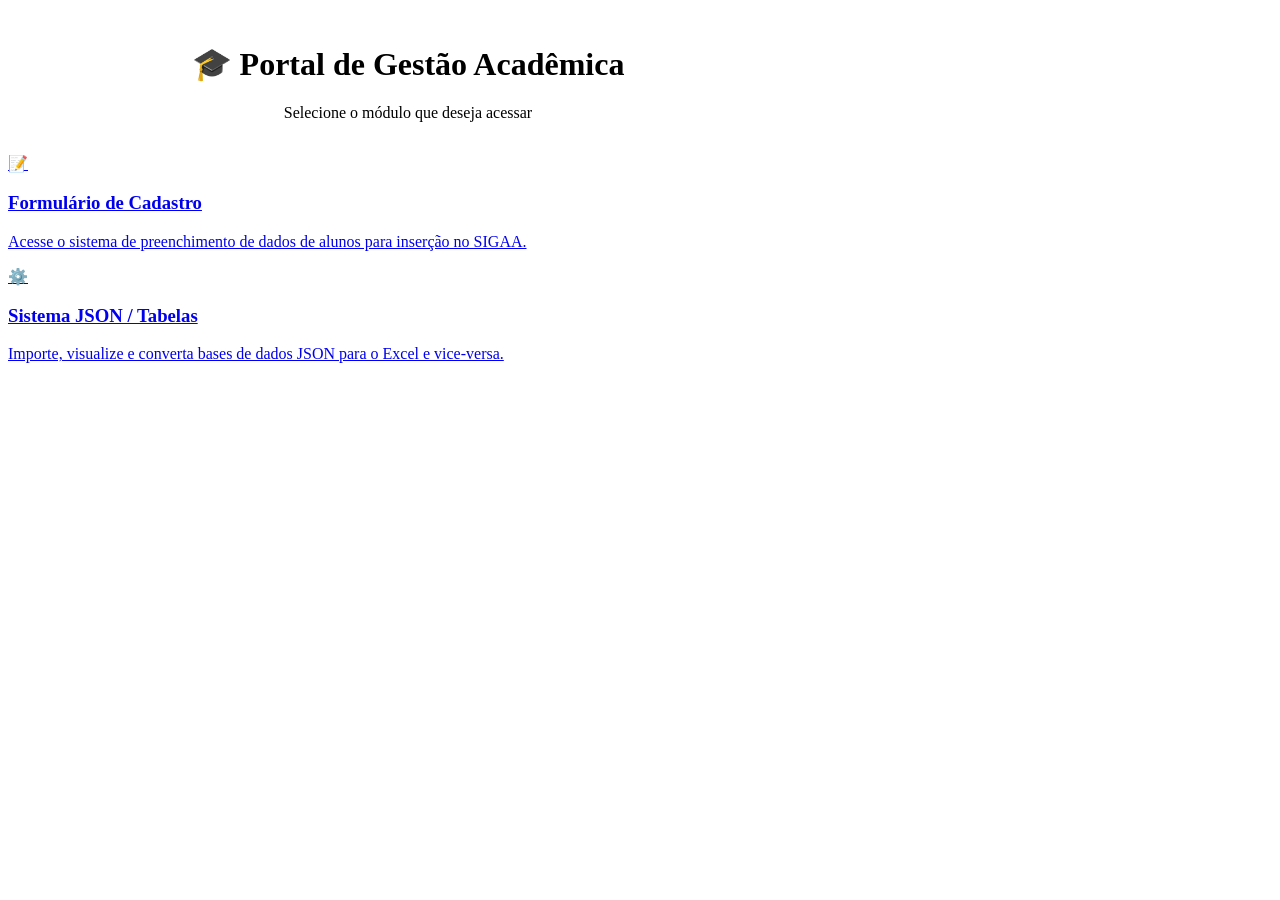
==== index.html @ dba73add "Add files via upload" ====
<!DOCTYPE html>
<html lang="pt-BR">
<head>
  <meta charset="UTF-8">
  <meta name="viewport" content="width=device-width, initial-scale=1.0">
  <title>Portal SIGAA Moderno</title>
  <link href="https://fonts.googleapis.com/css2?family=Varela+Round&display=swap" rel="stylesheet">
  <link rel="stylesheet" href="styles.css">
</head>
<body>
<div class="form-container" style="max-width: 800px; margin-top: 5vh;">
  <div style="text-align: center; margin-bottom: 2rem;">
    <h1>🎓 Portal de Gestão Acadêmica</h1>
    <p class="subtitle" style="border: none; padding: 0;">Selecione o módulo que deseja acessar</p>
  </div>

  <div class="portal-grid">
    <a href="cadastro.html" class="portal-card">
      <div class="portal-icon">📝</div>
      <h3>Formulário de Cadastro</h3>
      <p>Acesse o sistema de preenchimento de dados de alunos para inserção no SIGAA.</p>
    </a>

    <a href="ferramentas.html" class="portal-card">
      <div class="portal-icon">⚙️</div>
      <h3>Sistema JSON / Tabelas</h3>
      <p>Importe, visualize e converta bases de dados JSON para o Excel e vice-versa.</p>
    </a>
  </div>
</div>
</body>
</html>
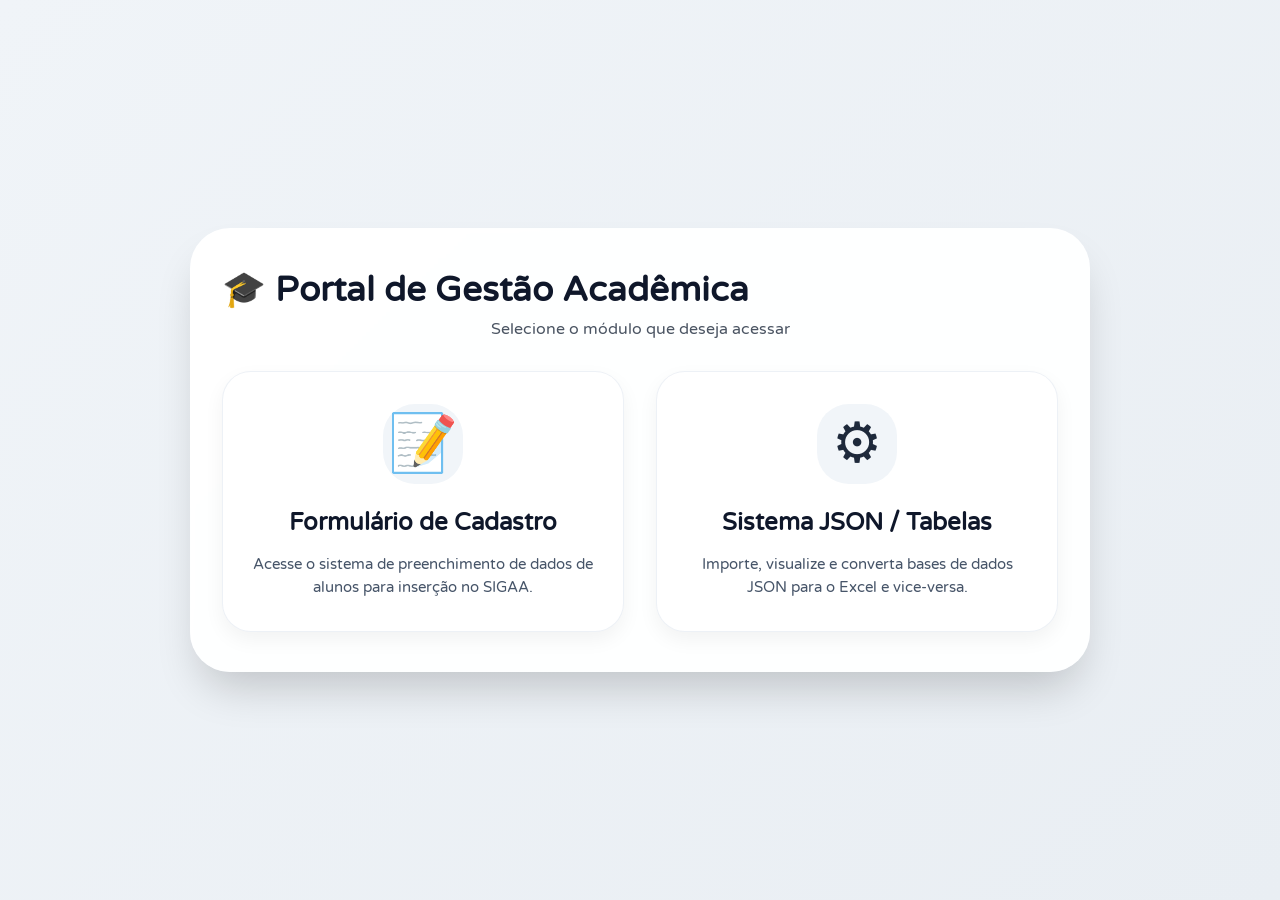
==== commit 3065df49: "Add files via upload" ====
--- a/index.html
+++ b/index.html
@@ -6,10 +6,104 @@
   <title>Portal SIGAA Moderno</title>
   <link href="https://fonts.googleapis.com/css2?family=Varela+Round&display=swap" rel="stylesheet">
   <link rel="stylesheet" href="styles.css">
+  <style>
+    /* Estilos específicos para a página inicial (portal) */
+    body {
+      background: linear-gradient(135deg, #f0f4f8 0%, #e9eef3 100%);
+      display: flex;
+      justify-content: center;
+      align-items: center;
+      min-height: 100vh;
+      padding: 2rem;
+      margin: 0;
+    }
+
+    .portal-grid {
+      display: grid;
+      grid-template-columns: repeat(auto-fit, minmax(280px, 1fr));
+      gap: 2rem;
+      margin-top: 2rem;
+    }
+
+    .portal-card {
+      background: #ffffff;
+      border-radius: 1.8rem;
+      padding: 2rem 1.8rem;
+      text-align: center;
+      text-decoration: none;
+      color: #1e293b;
+      transition: all 0.3s ease;
+      box-shadow: 0 8px 20px rgba(0, 0, 0, 0.05);
+      border: 1px solid rgba(226, 232, 240, 0.6);
+      display: flex;
+      flex-direction: column;
+      align-items: center;
+      gap: 1rem;
+    }
+
+    .portal-card:hover {
+      transform: translateY(-6px);
+      box-shadow: 0 20px 30px -10px rgba(0, 0, 0, 0.15);
+      border-color: #cbd5e1;
+    }
+
+    .portal-icon {
+      font-size: 3.5rem;
+      background: #f1f5f9;
+      width: 80px;
+      height: 80px;
+      display: flex;
+      align-items: center;
+      justify-content: center;
+      border-radius: 2rem;
+      margin-bottom: 0.5rem;
+      transition: 0.2s;
+    }
+
+    .portal-card:hover .portal-icon {
+      background: #e2e8f0;
+      transform: scale(1.02);
+    }
+
+    .portal-card h3 {
+      font-size: 1.5rem;
+      font-weight: 700;
+      margin: 0;
+      color: #0f172a;
+    }
+
+    .portal-card p {
+      font-size: 0.95rem;
+      color: #475569;
+      line-height: 1.5;
+      margin: 0;
+    }
+
+    .form-container {
+      max-width: 900px;
+      width: 100%;
+      margin: 0 auto;
+      background: rgba(255, 255, 255, 0.95);
+      backdrop-filter: blur(2px);
+      border-radius: 2.5rem;
+      padding: 2.5rem 2rem;
+      box-shadow: 0 25px 45px -12px rgba(0, 0, 0, 0.2);
+    }
+
+    h1 {
+      font-size: 2.2rem;
+      margin-bottom: 0.5rem;
+    }
+
+    .subtitle {
+      font-size: 1rem;
+      color: #4b5563;
+    }
+  </style>
 </head>
 <body>
-<div class="form-container" style="max-width: 800px; margin-top: 5vh;">
-  <div style="text-align: center; margin-bottom: 2rem;">
+<div class="form-container">
+  <div style="text-align: center; margin-bottom: 1rem;">
     <h1>🎓 Portal de Gestão Acadêmica</h1>
     <p class="subtitle" style="border: none; padding: 0;">Selecione o módulo que deseja acessar</p>
   </div>
--- a/styles.css
+++ b/styles.css
@@ -0,0 +1,586 @@
+* {
+  margin: 0;
+  padding: 0;
+  box-sizing: border-box;
+}
+
+body {
+  background: linear-gradient(135deg, #f0f4f8 0%, #e9eef3 100%);
+  font-family: 'Varela Round', 'Inter', system-ui, -apple-system, sans-serif;
+  display: flex;
+  justify-content: center;
+  align-items: flex-start;
+  min-height: 100vh;
+  padding: 2rem 1.5rem;
+  margin: 0;
+  color: #1e293b;
+}
+
+.top-menu {
+  position: fixed;
+  top: 0;
+  left: 0;
+  width: 100%;
+  background: #0f2b4b;
+  padding: 0.8rem 2rem;
+  z-index: 1100;
+  box-shadow: 0 2px 8px rgba(0,0,0,0.1);
+}
+
+.menu-link {
+  color: white;
+  text-decoration: none;
+  font-weight: 600;
+  font-size: 1rem;
+  padding: 0.4rem 1rem;
+  border-radius: 2rem;
+  background: rgba(255,255,255,0.2);
+  transition: 0.2s;
+}
+
+.menu-link:hover {
+  background: rgba(255,255,255,0.3);
+}
+
+.floating-buttons {
+  position: fixed;
+  left: 20px;
+  top: 50%;
+  transform: translateY(-50%);
+  display: flex;
+  flex-direction: column;
+  gap: 12px;
+  z-index: 1000;
+}
+
+.floating-buttons .btn {
+  width: 160px;
+  padding: 0.7rem 1rem;
+  font-size: 0.85rem;
+  text-align: center;
+  white-space: nowrap;
+  box-shadow: 0 4px 10px rgba(0,0,0,0.1);
+}
+
+.form-container {
+  margin-left: 200px;
+  max-width: 1000px;
+  width: calc(100% - 220px);
+  background: #ffffff;
+  border-radius: 2rem;
+  box-shadow: 0 25px 50px rgba(0, 0, 0, 0.06), 0 10px 24px rgba(0, 20, 40, 0.1);
+  padding: 2.5rem 2rem;
+  transition: all 0.2s ease;
+}
+
+h1 {
+  font-size: 2rem;
+  font-weight: 700;
+  color: #0f172a;
+  margin-bottom: 0.3rem;
+  display: flex;
+  align-items: center;
+  gap: 0.5rem;
+}
+
+.subtitle {
+  color: #475569;
+  margin-bottom: 2rem;
+  font-size: 0.95rem;
+  border-left: 3px solid #2563eb;
+  padding-left: 0.8rem;
+}
+
+.course-fixed-panel {
+  background: #fefce8;
+  border: 1px solid #fde047;
+  border-radius: 1rem;
+  padding: 1.2rem 1.5rem;
+  margin-bottom: 1.5rem;
+  box-shadow: 0 2px 6px rgba(0,0,0,0.05);
+}
+
+.panel-header {
+  display: flex;
+  align-items: center;
+  justify-content: space-between;
+  margin-bottom: 1rem;
+  border-bottom: 1px dashed #eab308;
+  padding-bottom: 0.5rem;
+}
+
+.panel-title {
+  font-weight: bold;
+  font-size: 1.1rem;
+  color: #854d0e;
+}
+
+.lock-button {
+  background: none;
+  border: none;
+  font-size: 1.5rem;
+  cursor: pointer;
+  padding: 0 0.5rem;
+  transition: transform 0.1s;
+}
+
+.lock-button:hover {
+  transform: scale(1.1);
+}
+
+.course-fixed-fields {
+  display: grid;
+  grid-template-columns: repeat(auto-fit, minmax(200px, 1fr));
+  gap: 1rem;
+}
+
+.course-fixed-fields .field-group input {
+  background: #fff7e6;
+  border-color: #fde047;
+}
+
+.accordion {
+  margin-bottom: 1.2rem;
+  border: 1px solid #e2e8f0;
+  border-radius: 1.2rem;
+  background: #ffffff;
+  overflow: hidden;
+  transition: all 0.3s ease;
+  box-shadow: 0 2px 8px rgba(0,0,0,0.02);
+}
+
+.accordion-header {
+  display: flex;
+  align-items: center;
+  justify-content: space-between;
+  padding: 1.2rem 1.8rem;
+  background: #f9fafc;
+  cursor: pointer;
+  user-select: none;
+  border-bottom: 1px solid transparent;
+  transition: background 0.2s;
+  font-weight: 600;
+  font-size: 1.05rem;
+  color: #1e293b;
+}
+
+.accordion-header:hover {
+  background: #f1f5f9;
+}
+
+.accordion-header .icon {
+  font-size: 1.2rem;
+  margin-right: 0.5rem;
+}
+
+.accordion-header .status {
+  font-size: 0.8rem;
+  font-weight: 500;
+  margin-left: 1rem;
+  padding: 0.2rem 0.8rem;
+  border-radius: 2rem;
+  background: #e2e8f0;
+  color: #475569;
+}
+
+.accordion-header .status.complete {
+  background: #dcfce7;
+  color: #15803d;
+}
+
+.accordion-header .status.incomplete {
+  background: #fef3c7;
+  color: #b45309;
+}
+
+.accordion-header .toggle-icon {
+  font-size: 1.4rem;
+  transition: transform 0.3s;
+  color: #64748b;
+}
+
+.accordion.open .accordion-header .toggle-icon {
+  transform: rotate(180deg);
+}
+
+.accordion-body {
+  max-height: 0;
+  overflow: hidden;
+  transition: max-height 0.4s cubic-bezier(0.4, 0, 0.2, 1);
+  background: #ffffff;
+}
+
+.accordion.open .accordion-body {
+  max-height: 5000px;
+}
+
+.accordion-body .inner {
+  padding: 1.8rem;
+}
+
+.form-grid {
+  display: grid;
+  grid-template-columns: repeat(auto-fit, minmax(240px, 1fr));
+  gap: 1.4rem 1.6rem;
+  align-items: start;
+}
+
+.field-group {
+  display: flex;
+  flex-direction: column;
+  gap: 0.4rem;
+}
+
+.field-group.full-width {
+  grid-column: 1 / -1;
+}
+
+label {
+  font-size: 0.88rem;
+  font-weight: 600;
+  color: #334155;
+  display: flex;
+  align-items: center;
+  gap: 0.2rem;
+}
+
+.required-mark {
+  color: #dc2626;
+  font-weight: 700;
+  margin-left: 2px;
+}
+
+input[type="text"], input[type="email"], select, input[type="date"] {
+  width: 100%;
+  padding: 0.7rem 0.9rem;
+  border: 1.5px solid #dce2ea;
+  border-radius: 0.7rem;
+  font-size: 0.95rem;
+  background: #fafbfc;
+  transition: all 0.2s;
+  font-family: inherit;
+  color: #0f172a;
+}
+
+input[type="text"]:not([type="email"]) {
+  text-transform: uppercase;
+}
+
+input:focus, select:focus {
+  outline: none;
+  border-color: #2563eb;
+  box-shadow: 0 0 0 3px rgba(37, 99, 235, 0.12);
+  background: #ffffff;
+}
+
+.radio-group {
+  display: flex;
+  align-items: center;
+  gap: 1.8rem;
+  height: 100%;
+}
+
+.radio-group label, .checkbox-label {
+  display: flex;
+  align-items: center;
+  gap: 0.4rem;
+  font-weight: 500;
+  cursor: pointer;
+  font-size: 0.9rem;
+}
+
+input[type="radio"], input[type="checkbox"] {
+  width: auto;
+  accent-color: #2563eb;
+  transform: scale(1.1);
+  margin-right: 0.2rem;
+}
+
+.checkbox-grid {
+  display: grid;
+  grid-template-columns: repeat(auto-fill, minmax(250px, 1fr));
+  gap: 1rem;
+  margin-top: 0.5rem;
+  background: #f8fafc;
+  padding: 1.5rem;
+  border-radius: 1rem;
+  border: 1px solid #e2e8f0;
+}
+
+.edu-cards-container {
+  display: grid;
+  grid-template-columns: repeat(auto-fit, minmax(280px, 1fr));
+  gap: 1.5rem;
+  width: 100%;
+}
+
+.edu-card {
+  background: rgba(255, 255, 255, 0.6);
+  backdrop-filter: blur(12px);
+  -webkit-backdrop-filter: blur(12px);
+  border: 1px solid rgba(255, 255, 255, 0.8);
+  border-radius: 1.2rem;
+  padding: 1.5rem;
+  box-shadow: 0 4px 6px rgba(0, 0, 0, 0.02);
+  display: flex;
+  flex-direction: column;
+  gap: 1rem;
+}
+
+.edu-card h4 {
+  font-size: 1.05rem;
+  color: #1e293b;
+  border-bottom: 2px solid #e2e8f0;
+  padding-bottom: 0.5rem;
+  margin-bottom: 0.5rem;
+  display: flex;
+  align-items: center;
+  gap: 0.4rem;
+}
+
+.button-row {
+  display: flex;
+  justify-content: center;
+  gap: 1.2rem;
+  margin-top: 2.5rem;
+  flex-wrap: wrap;
+}
+
+.btn {
+  padding: 0.85rem 2.8rem;
+  border-radius: 3rem;
+  font-weight: 600;
+  font-size: 1rem;
+  border: none;
+  cursor: pointer;
+  transition: 0.25s;
+}
+
+.btn-primary {
+  background: #0f2b4b;
+  color: white;
+  box-shadow: 0 6px 16px rgba(15, 43, 75, 0.35);
+}
+
+.btn-primary:hover {
+  background: #1a3a5c;
+  transform: translateY(-1px);
+}
+
+.btn-secondary {
+  background: #f1f5f9;
+  color: #334155;
+  border: 1px solid #cfdde9;
+}
+
+.locked {
+  opacity: 0.6;
+  pointer-events: none;
+  filter: grayscale(0.3);
+}
+
+.progress-indicator {
+  display: flex;
+  align-items: center;
+  gap: 0.6rem;
+  margin-bottom: 1.8rem;
+  font-size: 0.85rem;
+  color: #475569;
+  flex-wrap: wrap;
+}
+
+.progress-dot {
+  width: 10px;
+  height: 10px;
+  border-radius: 50%;
+  background: #cbd5e1;
+  display: inline-block;
+}
+
+.progress-dot.active {
+  background: #2563eb;
+}
+
+.hint {
+  font-size: 0.75rem;
+  color: #64748b;
+  margin-top: 0.15rem;
+}
+
+.section-divider {
+  margin: 1.5rem 0;
+  border: 0;
+  border-top: 1px solid #e2e8f0;
+}
+
+.dashboard-overlay {
+  position: fixed;
+  top: 0; left: 0; width: 100%; height: 100%;
+  background: rgba(15, 23, 42, 0.4);
+  backdrop-filter: blur(4px);
+  display: flex;
+  justify-content: center;
+  align-items: center;
+  z-index: 1000;
+  padding: 2rem;
+}
+
+.dashboard-content {
+  max-width: 900px;
+  width: 100%;
+  max-height: 90vh;
+  overflow-y: auto;
+  background: #ffffff;
+  border-radius: 2rem;
+  box-shadow: 0 25px 50px rgba(0, 0, 0, 0.15);
+  padding: 2.5rem 2rem;
+}
+
+.table-responsive {
+  width: 100%;
+  overflow-x: auto;
+}
+
+table {
+  width: 100%;
+  border-collapse: collapse;
+  margin-top: 1rem;
+}
+
+th, td {
+  padding: 1rem;
+  text-align: left;
+  border-bottom: 1px solid #e2e8f0;
+  font-size: 0.9rem;
+}
+
+th {
+  background: #f8fafc;
+  font-weight: 600;
+  color: #475569;
+}
+
+td {
+  color: #1e293b;
+}
+
+.btn-danger {
+  background: #fee2e2;
+  color: #ef4444;
+  border: none;
+  padding: 0.4rem 0.8rem;
+  border-radius: 0.5rem;
+  cursor: pointer;
+  font-weight: 600;
+  transition: 0.2s;
+}
+
+.btn-danger:hover {
+  background: #ef4444;
+  color: white;
+}
+
+/* Modal inicial */
+.modal-overlay {
+  position: fixed;
+  top: 0;
+  left: 0;
+  width: 100%;
+  height: 100%;
+  background: rgba(0,0,0,0.5);
+  backdrop-filter: blur(4px);
+  display: flex;
+  justify-content: center;
+  align-items: center;
+  z-index: 2000;
+}
+
+.modal-content {
+  background: white;
+  border-radius: 1.5rem;
+  padding: 2rem;
+  max-width: 500px;
+  width: 90%;
+  box-shadow: 0 20px 35px rgba(0,0,0,0.2);
+}
+
+.modal-content h3 {
+  margin-top: 0;
+  color: #0f2b4b;
+}
+
+.modal-fields {
+  display: flex;
+  flex-direction: column;
+  gap: 1rem;
+  margin: 1.5rem 0;
+}
+
+.modal-buttons {
+  display: flex;
+  justify-content: flex-end;
+  gap: 1rem;
+}
+
+/* Toast de notificação */
+.toast-message {
+  position: fixed;
+  bottom: 30px;
+  right: 30px;
+  background: #1e293b;
+  color: white;
+  padding: 0.8rem 1.5rem;
+  border-radius: 2rem;
+  font-size: 0.9rem;
+  font-weight: 500;
+  z-index: 9999;
+  box-shadow: 0 4px 12px rgba(0,0,0,0.2);
+  opacity: 0;
+  transform: translateY(20px);
+  transition: opacity 0.3s, transform 0.3s;
+  pointer-events: none;
+}
+.toast-message.show {
+  opacity: 1;
+  transform: translateY(0);
+}
+.toast-message.success { background: #15803d; }
+.toast-message.error { background: #dc2626; }
+.toast-message.info { background: #2563eb; }
+
+@media (max-width: 900px) {
+  .floating-buttons {
+    left: 10px;
+  }
+  .floating-buttons .btn {
+    width: 120px;
+    font-size: 0.7rem;
+    padding: 0.5rem 0.6rem;
+  }
+  .form-container {
+    margin-left: 140px;
+    width: calc(100% - 150px);
+    padding: 1rem;
+  }
+}
+
+@media (max-width: 700px) {
+  .floating-buttons {
+    position: static;
+    flex-direction: row;
+    flex-wrap: wrap;
+    justify-content: center;
+    margin-bottom: 1rem;
+    background: white;
+    padding: 0.5rem;
+    border-radius: 2rem;
+    box-shadow: 0 2px 6px rgba(0,0,0,0.1);
+  }
+  .form-container {
+    margin-left: 0;
+    width: 100%;
+  }
+  .course-fixed-fields {
+    grid-template-columns: 1fr;
+  }
+}
